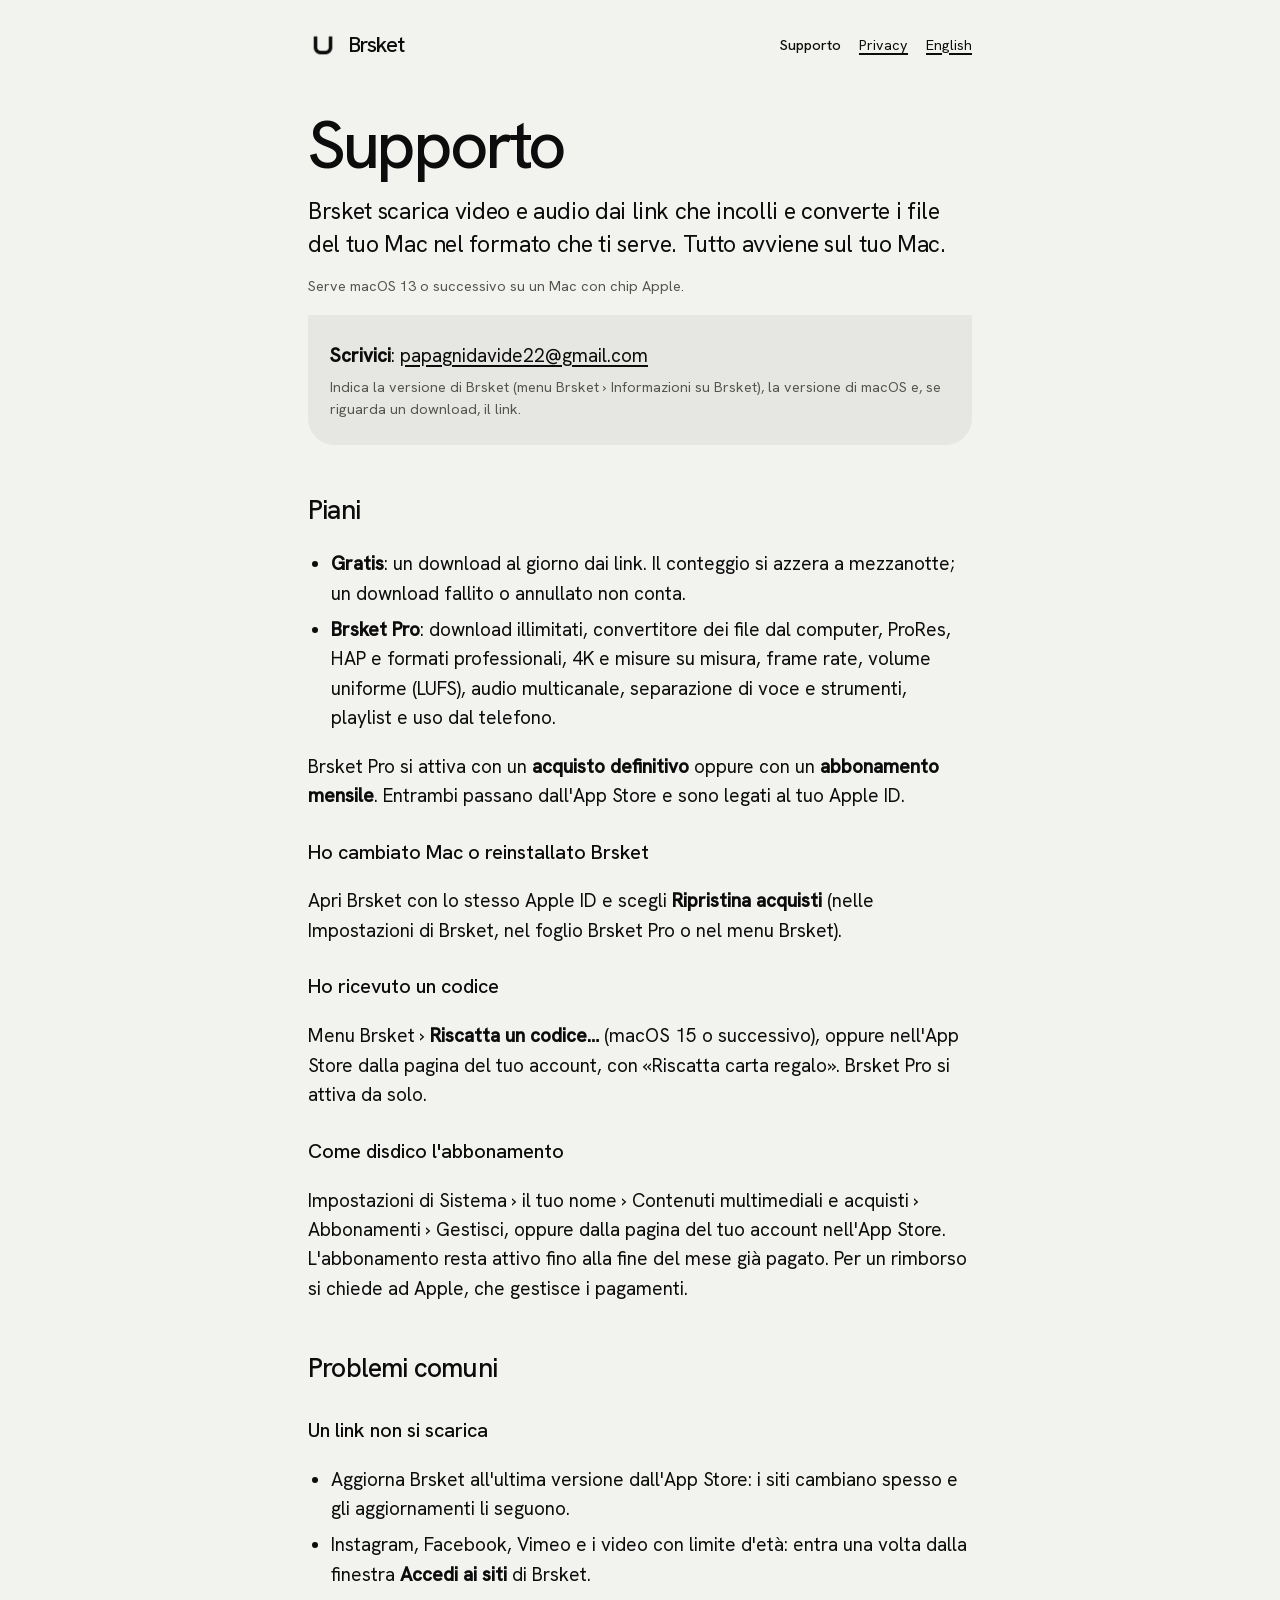
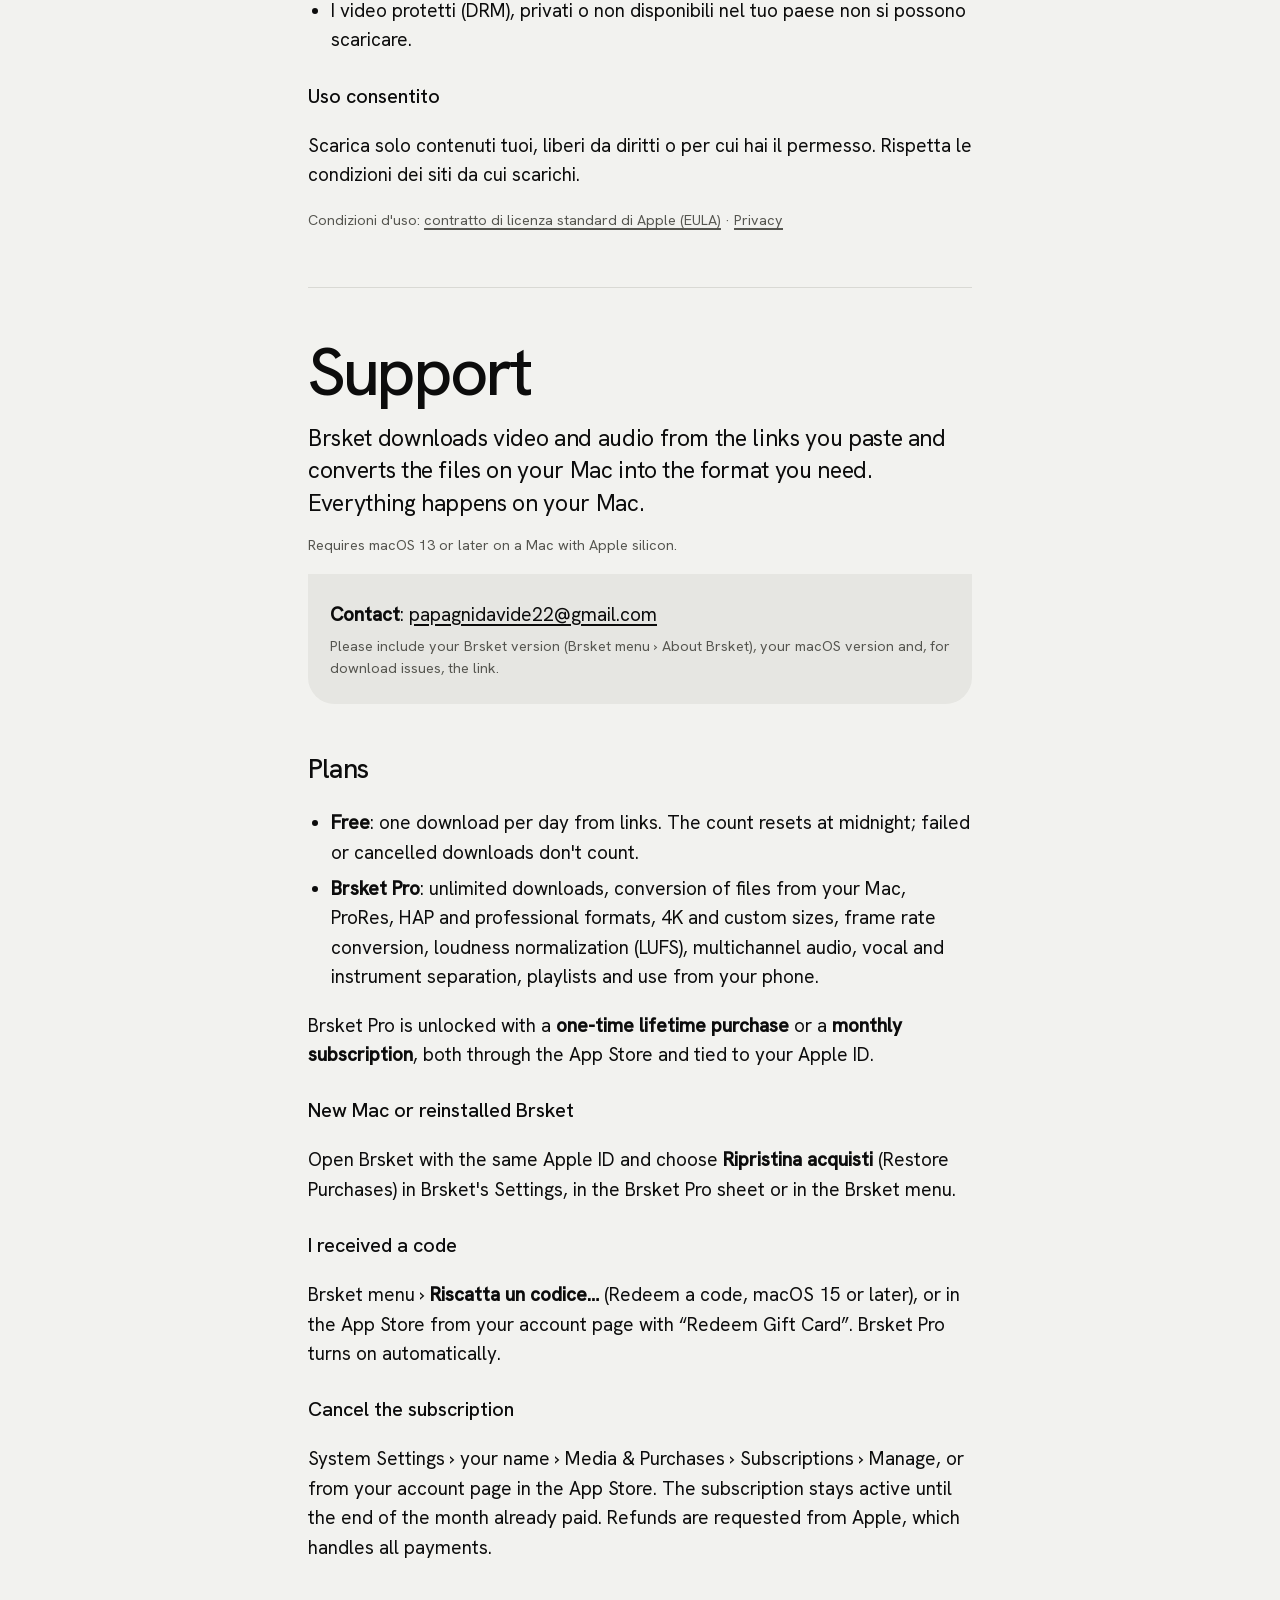
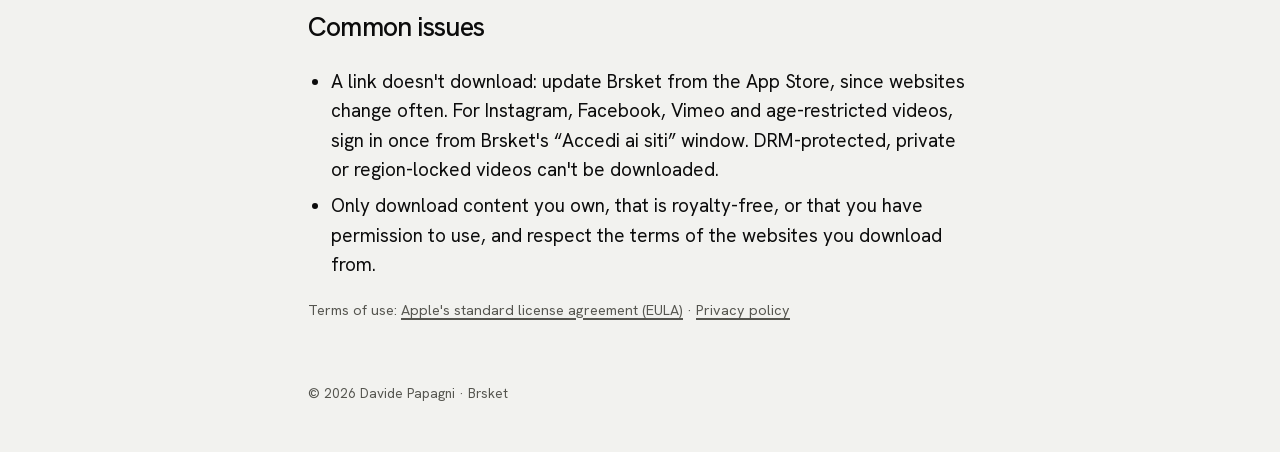
==== index.html @ 55c9a2e9 "Add files via upload" ====
<!doctype html>
<html lang="it">
<head>
<meta charset="utf-8">
<meta name="viewport" content="width=device-width, initial-scale=1">
<title>Brsket · Supporto</title>
<meta name="description" content="Supporto di Brsket per Mac: piani, acquisti, codici regalo, disdetta dell'abbonamento e contatti.">
<link rel="icon" href="icon.png">
<link rel="stylesheet" href="stile.css">
</head>
<body>
<header>
  <a class="brand" href="./"><img src="icon.png" alt="">Brsket</a>
  <nav><a href="./" aria-current="page">Supporto</a><a href="privacy.html">Privacy</a><a href="#en">English</a></nav>
</header>
<main>
  <h1>Supporto</h1>
  <p class="lead">Brsket scarica video e audio dai link che incolli e converte i file del tuo Mac nel formato che ti serve. Tutto avviene sul tuo Mac.</p>
  <p class="muted">Serve macOS 13 o successivo su un Mac con chip Apple.</p>

  <div class="box">
    <p><b>Scrivici</b>: <a href="mailto:papagnidavide22@gmail.com?subject=Brsket">papagnidavide22@gmail.com</a></p>
    <p class="muted">Indica la versione di Brsket (menu Brsket › Informazioni su Brsket), la versione di macOS e, se riguarda un download, il link.</p>
  </div>

  <h2>Piani</h2>
  <ul>
    <li><b>Gratis</b>: un download al giorno dai link. Il conteggio si azzera a mezzanotte; un download fallito o annullato non conta.</li>
    <li><b>Brsket Pro</b>: download illimitati, convertitore dei file dal computer, ProRes, HAP e formati professionali, 4K e misure su misura, frame rate, volume uniforme (LUFS), audio multicanale, separazione di voce e strumenti, playlist e uso dal telefono.</li>
  </ul>
  <p>Brsket Pro si attiva con un <b>acquisto definitivo</b> oppure con un <b>abbonamento mensile</b>. Entrambi passano dall'App Store e sono legati al tuo Apple ID.</p>

  <h3>Ho cambiato Mac o reinstallato Brsket</h3>
  <p>Apri Brsket con lo stesso Apple ID e scegli <b>Ripristina acquisti</b> (nelle Impostazioni di Brsket, nel foglio Brsket Pro o nel menu Brsket).</p>

  <h3>Ho ricevuto un codice</h3>
  <p>Menu Brsket › <b>Riscatta un codice…</b> (macOS 15 o successivo), oppure nell'App Store dalla pagina del tuo account, con «Riscatta carta regalo». Brsket Pro si attiva da solo.</p>

  <h3>Come disdico l'abbonamento</h3>
  <p>Impostazioni di Sistema › il tuo nome › Contenuti multimediali e acquisti › Abbonamenti › Gestisci, oppure dalla pagina del tuo account nell'App Store. L'abbonamento resta attivo fino alla fine del mese già pagato. Per un rimborso si chiede ad Apple, che gestisce i pagamenti.</p>

  <h2>Problemi comuni</h2>
  <h3>Un link non si scarica</h3>
  <ul>
    <li>Aggiorna Brsket all'ultima versione dall'App Store: i siti cambiano spesso e gli aggiornamenti li seguono.</li>
    <li>Instagram, Facebook, Vimeo e i video con limite d'età: entra una volta dalla finestra <b>Accedi ai siti</b> di Brsket.</li>
    <li>I video protetti (DRM), privati o non disponibili nel tuo paese non si possono scaricare.</li>
  </ul>
  <h3>Uso consentito</h3>
  <p>Scarica solo contenuti tuoi, liberi da diritti o per cui hai il permesso. Rispetta le condizioni dei siti da cui scarichi.</p>

  <p class="muted">Condizioni d'uso: <a href="https://www.apple.com/legal/internet-services/itunes/dev/stdeula/">contratto di licenza standard di Apple (EULA)</a> · <a href="privacy.html">Privacy</a></p>

  <section class="lang" id="en" lang="en">
    <h1>Support</h1>
    <p class="lead">Brsket downloads video and audio from the links you paste and converts the files on your Mac into the format you need. Everything happens on your Mac.</p>
    <p class="muted">Requires macOS 13 or later on a Mac with Apple silicon.</p>
    <div class="box">
      <p><b>Contact</b>: <a href="mailto:papagnidavide22@gmail.com?subject=Brsket">papagnidavide22@gmail.com</a></p>
      <p class="muted">Please include your Brsket version (Brsket menu › About Brsket), your macOS version and, for download issues, the link.</p>
    </div>
    <h2>Plans</h2>
    <ul>
      <li><b>Free</b>: one download per day from links. The count resets at midnight; failed or cancelled downloads don't count.</li>
      <li><b>Brsket Pro</b>: unlimited downloads, conversion of files from your Mac, ProRes, HAP and professional formats, 4K and custom sizes, frame rate conversion, loudness normalization (LUFS), multichannel audio, vocal and instrument separation, playlists and use from your phone.</li>
    </ul>
    <p>Brsket Pro is unlocked with a <b>one-time lifetime purchase</b> or a <b>monthly subscription</b>, both through the App Store and tied to your Apple ID.</p>
    <h3>New Mac or reinstalled Brsket</h3>
    <p>Open Brsket with the same Apple ID and choose <b>Ripristina acquisti</b> (Restore Purchases) in Brsket's Settings, in the Brsket Pro sheet or in the Brsket menu.</p>
    <h3>I received a code</h3>
    <p>Brsket menu › <b>Riscatta un codice…</b> (Redeem a code, macOS 15 or later), or in the App Store from your account page with “Redeem Gift Card”. Brsket Pro turns on automatically.</p>
    <h3>Cancel the subscription</h3>
    <p>System Settings › your name › Media &amp; Purchases › Subscriptions › Manage, or from your account page in the App Store. The subscription stays active until the end of the month already paid. Refunds are requested from Apple, which handles all payments.</p>
    <h2>Common issues</h2>
    <ul>
      <li>A link doesn't download: update Brsket from the App Store, since websites change often. For Instagram, Facebook, Vimeo and age-restricted videos, sign in once from Brsket's “Accedi ai siti” window. DRM-protected, private or region-locked videos can't be downloaded.</li>
      <li>Only download content you own, that is royalty-free, or that you have permission to use, and respect the terms of the websites you download from.</li>
    </ul>
    <p class="muted">Terms of use: <a href="https://www.apple.com/legal/internet-services/itunes/dev/stdeula/">Apple's standard license agreement (EULA)</a> · <a href="privacy.html#en">Privacy policy</a></p>
  </section>
</main>
<footer>© 2026 Davide Papagni · Brsket</footer>
</body>
</html>
---- stile.css ----
/* Sito di Brsket (supporto e privacy): stessi colori e carattere dell'app */
/* Hanken Grotesk ospitato qui (licenza OFL, fonts/OFL.txt): nessuna richiesta a Google Fonts */
@font-face{font-family:"Hanken Grotesk";font-style:normal;font-weight:400 500;font-display:swap;src:url(fonts/hanken-latin-ext.woff2) format("woff2");
  unicode-range:U+0100-02BA,U+02BD-02C5,U+02C7-02CC,U+02CE-02D7,U+02DD-02FF,U+0304,U+0308,U+0329,U+1D00-1DBF,U+1E00-1E9F,U+1EF2-1EFF,U+2020,U+20A0-20AB,U+20AD-20C4,U+2113,U+2C60-2C7F,U+A720-A7FF}
@font-face{font-family:"Hanken Grotesk";font-style:normal;font-weight:400 500;font-display:swap;src:url(fonts/hanken-latin.woff2) format("woff2");
  unicode-range:U+0000-00FF,U+0131,U+0152-0153,U+02BB-02BC,U+02C6,U+02DA,U+02DC,U+0304,U+0308,U+0329,U+2000-206F,U+20AC,U+2122,U+2191,U+2193,U+2212,U+2215,U+FEFF,U+FFFD}
:root{
  --bg:#f2f2ef; --surface:#e6e6e2; --ink:#0c0c0c; --muted:#55554f; --line:#d9d9d4;
  --font:"Hanken Grotesk",-apple-system,BlinkMacSystemFont,"Helvetica Neue",Arial,sans-serif;
  --m:clamp(16px,4vw,48px);
}
@media (prefers-color-scheme:dark){
  :root{ --bg:#0c0c0c; --surface:#1a1a19; --ink:#f2f2ef; --muted:#a8a8a1; --line:#262624; }
}
*{box-sizing:border-box}
html{-webkit-text-size-adjust:100%}
body{margin:0;background:var(--bg);color:var(--ink);font-family:var(--font);font-size:clamp(1.0625rem,1rem + .25vw,1.1875rem);
  line-height:1.55;-webkit-font-smoothing:antialiased}
a{color:inherit;text-underline-offset:3px;text-decoration-thickness:1.5px}
header,main,footer{max-width:760px;margin:0 auto;padding:0 var(--m)}
header{display:flex;flex-wrap:wrap;justify-content:space-between;align-items:center;gap:12px 16px;padding-top:28px;padding-bottom:28px}
.brand{display:flex;gap:10px;align-items:center;font-weight:500;font-size:1.35rem;letter-spacing:-.04em;text-decoration:none}
.brand img{width:30px;height:30px;border-radius:7px}
nav{display:flex;flex-wrap:wrap;gap:6px 18px;font-size:.9rem}
nav a[aria-current]{text-decoration:none;font-weight:500}
h1{font-size:clamp(2.4rem,1.6rem + 3.4vw,4.2rem);font-weight:500;letter-spacing:-.05em;line-height:.95;margin:24px 0 18px}
h2{font-size:clamp(1.35rem,1.2rem + .6vw,1.7rem);font-weight:500;letter-spacing:-.03em;margin:44px 0 10px}
h3{font-size:1.05em;font-weight:500;margin:26px 0 6px}
p,li{color:var(--ink);overflow-wrap:anywhere}
.lead{font-size:clamp(1.2rem,1.1rem + .5vw,1.45rem);letter-spacing:-.015em;line-height:1.4;margin:0 0 8px}
.muted{color:var(--muted);font-size:.9rem}
.box{background:var(--surface);padding:20px 22px;border-radius:0 0 1.4em 1.4em;margin:18px 0}
.box p{margin:.3em 0}
ul{padding-left:1.2em}
li{margin:.35em 0}
.lang{margin:56px 0 0;padding-top:28px;border-top:1px solid var(--line)}
footer{padding-top:48px;padding-bottom:48px;color:var(--muted);font-size:.85rem}
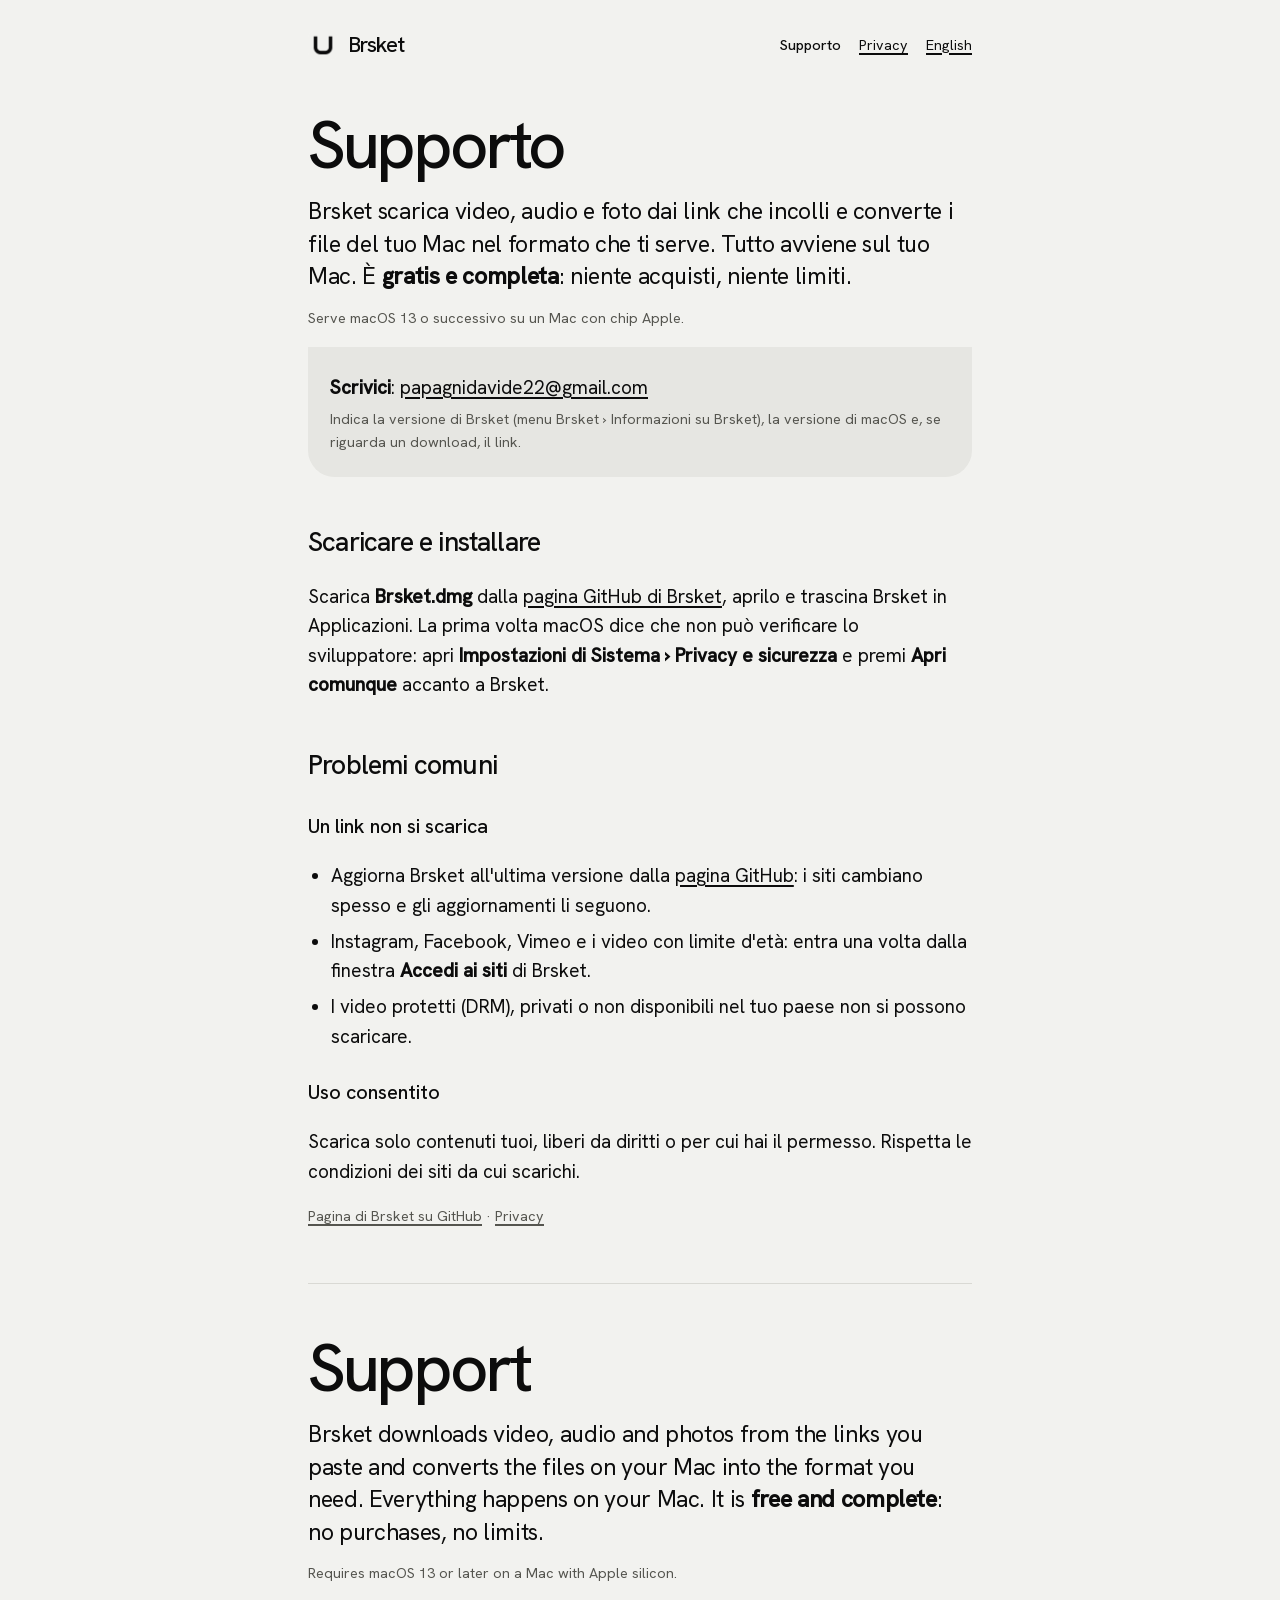
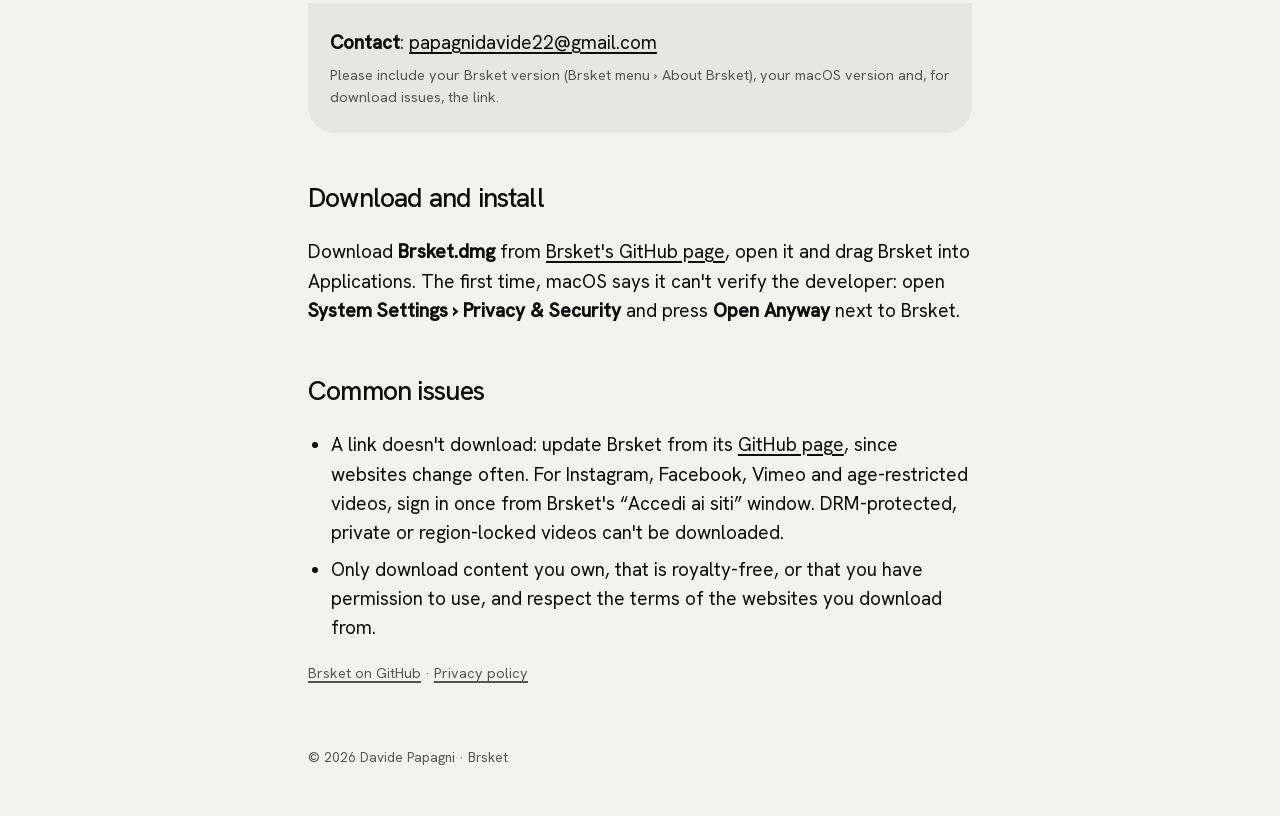
==== commit 2185fb5f: "Brsket is now free: update support and privacy pages" ====
--- a/index.html
+++ b/index.html
@@ -4,7 +4,7 @@
 <meta charset="utf-8">
 <meta name="viewport" content="width=device-width, initial-scale=1">
 <title>Brsket · Supporto</title>
-<meta name="description" content="Supporto di Brsket per Mac: piani, acquisti, codici regalo, disdetta dell'abbonamento e contatti.">
+<meta name="description" content="Supporto di Brsket per Mac, gratuita: download, installazione, problemi comuni e contatti.">
 <link rel="icon" href="icon.png">
 <link rel="stylesheet" href="stile.css">
 </head>
@@ -15,7 +15,7 @@
 </header>
 <main>
   <h1>Supporto</h1>
-  <p class="lead">Brsket scarica video e audio dai link che incolli e converte i file del tuo Mac nel formato che ti serve. Tutto avviene sul tuo Mac.</p>
+  <p class="lead">Brsket scarica video, audio e foto dai link che incolli e converte i file del tuo Mac nel formato che ti serve. Tutto avviene sul tuo Mac. È <b>gratis e completa</b>: niente acquisti, niente limiti.</p>
   <p class="muted">Serve macOS 13 o successivo su un Mac con chip Apple.</p>
 
   <div class="box">
@@ -23,60 +23,37 @@
     <p class="muted">Indica la versione di Brsket (menu Brsket › Informazioni su Brsket), la versione di macOS e, se riguarda un download, il link.</p>
   </div>
 
-  <h2>Piani</h2>
-  <ul>
-    <li><b>Gratis</b>: un download al giorno dai link. Il conteggio si azzera a mezzanotte; un download fallito o annullato non conta.</li>
-    <li><b>Brsket Pro</b>: download illimitati, convertitore dei file dal computer, ProRes, HAP e formati professionali, 4K e misure su misura, frame rate, volume uniforme (LUFS), audio multicanale, separazione di voce e strumenti, playlist e uso dal telefono.</li>
-  </ul>
-  <p>Brsket Pro si attiva con un <b>acquisto definitivo</b> oppure con un <b>abbonamento mensile</b>. Entrambi passano dall'App Store e sono legati al tuo Apple ID.</p>
-
-  <h3>Ho cambiato Mac o reinstallato Brsket</h3>
-  <p>Apri Brsket con lo stesso Apple ID e scegli <b>Ripristina acquisti</b> (nelle Impostazioni di Brsket, nel foglio Brsket Pro o nel menu Brsket).</p>
-
-  <h3>Ho ricevuto un codice</h3>
-  <p>Menu Brsket › <b>Riscatta un codice…</b> (macOS 15 o successivo), oppure nell'App Store dalla pagina del tuo account, con «Riscatta carta regalo». Brsket Pro si attiva da solo.</p>
-
-  <h3>Come disdico l'abbonamento</h3>
-  <p>Impostazioni di Sistema › il tuo nome › Contenuti multimediali e acquisti › Abbonamenti › Gestisci, oppure dalla pagina del tuo account nell'App Store. L'abbonamento resta attivo fino alla fine del mese già pagato. Per un rimborso si chiede ad Apple, che gestisce i pagamenti.</p>
+  <h2>Scaricare e installare</h2>
+  <p>Scarica <b>Brsket.dmg</b> dalla <a href="https://github.com/papagnidavide22-lang/Brsket/releases/latest">pagina GitHub di Brsket</a>, aprilo e trascina Brsket in Applicazioni. La prima volta macOS dice che non può verificare lo sviluppatore: apri <b>Impostazioni di Sistema › Privacy e sicurezza</b> e premi <b>Apri comunque</b> accanto a Brsket.</p>
 
   <h2>Problemi comuni</h2>
   <h3>Un link non si scarica</h3>
   <ul>
-    <li>Aggiorna Brsket all'ultima versione dall'App Store: i siti cambiano spesso e gli aggiornamenti li seguono.</li>
+    <li>Aggiorna Brsket all'ultima versione dalla <a href="https://github.com/papagnidavide22-lang/Brsket/releases/latest">pagina GitHub</a>: i siti cambiano spesso e gli aggiornamenti li seguono.</li>
     <li>Instagram, Facebook, Vimeo e i video con limite d'età: entra una volta dalla finestra <b>Accedi ai siti</b> di Brsket.</li>
     <li>I video protetti (DRM), privati o non disponibili nel tuo paese non si possono scaricare.</li>
   </ul>
   <h3>Uso consentito</h3>
   <p>Scarica solo contenuti tuoi, liberi da diritti o per cui hai il permesso. Rispetta le condizioni dei siti da cui scarichi.</p>
 
-  <p class="muted">Condizioni d'uso: <a href="https://www.apple.com/legal/internet-services/itunes/dev/stdeula/">contratto di licenza standard di Apple (EULA)</a> · <a href="privacy.html">Privacy</a></p>
+  <p class="muted"><a href="https://github.com/papagnidavide22-lang/Brsket">Pagina di Brsket su GitHub</a> · <a href="privacy.html">Privacy</a></p>
 
   <section class="lang" id="en" lang="en">
     <h1>Support</h1>
-    <p class="lead">Brsket downloads video and audio from the links you paste and converts the files on your Mac into the format you need. Everything happens on your Mac.</p>
+    <p class="lead">Brsket downloads video, audio and photos from the links you paste and converts the files on your Mac into the format you need. Everything happens on your Mac. It is <b>free and complete</b>: no purchases, no limits.</p>
     <p class="muted">Requires macOS 13 or later on a Mac with Apple silicon.</p>
     <div class="box">
       <p><b>Contact</b>: <a href="mailto:papagnidavide22@gmail.com?subject=Brsket">papagnidavide22@gmail.com</a></p>
       <p class="muted">Please include your Brsket version (Brsket menu › About Brsket), your macOS version and, for download issues, the link.</p>
     </div>
-    <h2>Plans</h2>
-    <ul>
-      <li><b>Free</b>: one download per day from links. The count resets at midnight; failed or cancelled downloads don't count.</li>
-      <li><b>Brsket Pro</b>: unlimited downloads, conversion of files from your Mac, ProRes, HAP and professional formats, 4K and custom sizes, frame rate conversion, loudness normalization (LUFS), multichannel audio, vocal and instrument separation, playlists and use from your phone.</li>
-    </ul>
-    <p>Brsket Pro is unlocked with a <b>one-time lifetime purchase</b> or a <b>monthly subscription</b>, both through the App Store and tied to your Apple ID.</p>
-    <h3>New Mac or reinstalled Brsket</h3>
-    <p>Open Brsket with the same Apple ID and choose <b>Ripristina acquisti</b> (Restore Purchases) in Brsket's Settings, in the Brsket Pro sheet or in the Brsket menu.</p>
-    <h3>I received a code</h3>
-    <p>Brsket menu › <b>Riscatta un codice…</b> (Redeem a code, macOS 15 or later), or in the App Store from your account page with “Redeem Gift Card”. Brsket Pro turns on automatically.</p>
-    <h3>Cancel the subscription</h3>
-    <p>System Settings › your name › Media &amp; Purchases › Subscriptions › Manage, or from your account page in the App Store. The subscription stays active until the end of the month already paid. Refunds are requested from Apple, which handles all payments.</p>
+    <h2>Download and install</h2>
+    <p>Download <b>Brsket.dmg</b> from <a href="https://github.com/papagnidavide22-lang/Brsket/releases/latest">Brsket's GitHub page</a>, open it and drag Brsket into Applications. The first time, macOS says it can't verify the developer: open <b>System Settings › Privacy &amp; Security</b> and press <b>Open Anyway</b> next to Brsket.</p>
     <h2>Common issues</h2>
     <ul>
-      <li>A link doesn't download: update Brsket from the App Store, since websites change often. For Instagram, Facebook, Vimeo and age-restricted videos, sign in once from Brsket's “Accedi ai siti” window. DRM-protected, private or region-locked videos can't be downloaded.</li>
+      <li>A link doesn't download: update Brsket from its <a href="https://github.com/papagnidavide22-lang/Brsket/releases/latest">GitHub page</a>, since websites change often. For Instagram, Facebook, Vimeo and age-restricted videos, sign in once from Brsket's “Accedi ai siti” window. DRM-protected, private or region-locked videos can't be downloaded.</li>
       <li>Only download content you own, that is royalty-free, or that you have permission to use, and respect the terms of the websites you download from.</li>
     </ul>
-    <p class="muted">Terms of use: <a href="https://www.apple.com/legal/internet-services/itunes/dev/stdeula/">Apple's standard license agreement (EULA)</a> · <a href="privacy.html#en">Privacy policy</a></p>
+    <p class="muted"><a href="https://github.com/papagnidavide22-lang/Brsket">Brsket on GitHub</a> · <a href="privacy.html#en">Privacy policy</a></p>
   </section>
 </main>
 <footer>© 2026 Davide Papagni · Brsket</footer>
